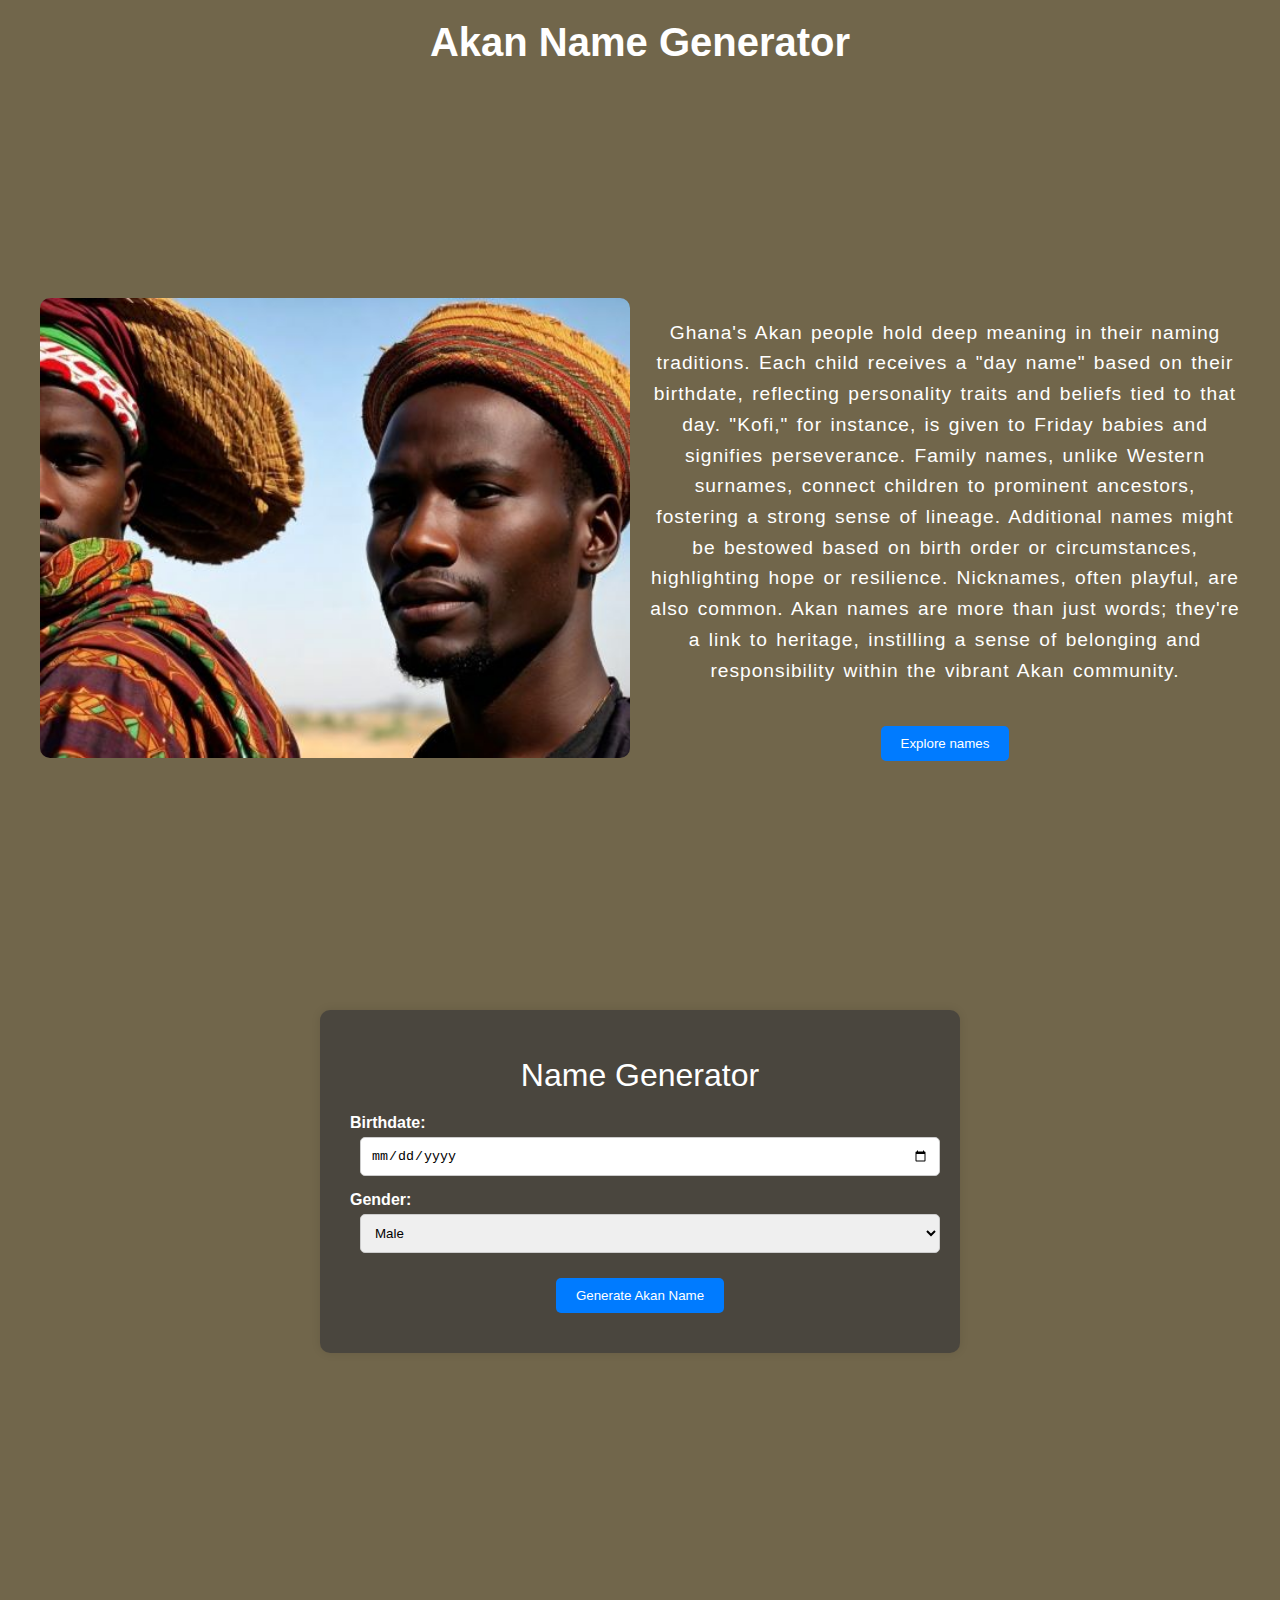
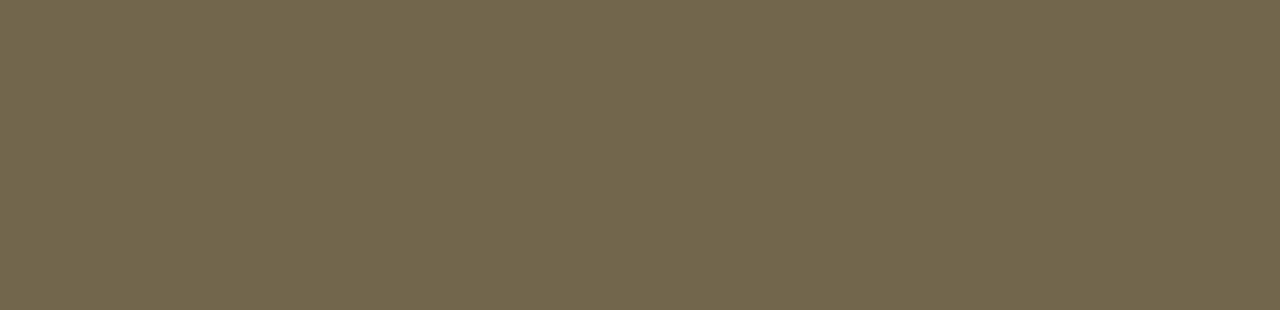
==== index.html @ 417b2dcb "first commit" ====
<!DOCTYPE html>
<html lang="en">
<head>
    <meta charset="UTF-8">
    <meta name="viewport" content="width=device-width, initial-scale=1.0">
    <title>Akan</title>
    <link rel="stylesheet" href="styles.css">
</head>
<body>
    <h1>Akan Name Generator</h1>
    <section class="main">
        <div class="grid-container">
            <div class="image">
                <img src="akan.jpg" alt="akan" class="img">
            </div>
            <div class="text">
                <p>
                    Ghana's Akan people hold deep meaning in their naming traditions. Each child receives a "day name" based on their birthdate, reflecting personality traits and beliefs tied to that day. 
                    "Kofi," for instance, is given to Friday babies and signifies perseverance.
                    Family names, unlike Western surnames, connect children to prominent ancestors, fostering a strong sense of lineage. 
                    Additional names might be bestowed based on birth order or circumstances, highlighting hope or resilience. 
                    Nicknames, often playful, are also common.
                    Akan names are more than just words; they're a link to heritage, instilling a sense of belonging and responsibility within the vibrant Akan community.
                </p>
                <button id="scrollToForm">Explore names</button>
            </div>
        </div>
    </section>
    <section class="content">
        <div class="container">
            <h2>Name Generator</h2>
            <form id="akanForm">
                <div class="form-group">
                    <label for="birthdate">Birthdate:</label>
                    <input type="date" id="birthdate" name="birthdate" required>
                </div>
                <div class="form-group">
                    <label for="gender">Gender:</label>
                    <select id="gender" name="gender" required>
                        <option value="male">Male</option>
                        <option value="female">Female</option>
                    </select>
                </div>
                <button type="submit">Generate Akan Name</button>
            </form>
            <div id="result" class="result"></div>
        </div>
    </section>
    <script src="script.js"></script>
</body>
</html>
---- styles.css ----
body {
    font-family: 'Arial', sans-serif;
    background-color: #71664b; /* Dark background color */
    margin: 0;
    padding: 0;
}

h1 {
    color: #fff;
    text-align: center;
    font-size: 2.5em;
    margin-bottom: 20px;
    transition: color 0.3s ease; /* Smooth transition for hover effect */
    margin-bottom: 5px;
    margin-top: 20px;
}

h1:hover {
    color: #3b5775; /* Change color on hover */
    transform: scale(1.25);
}

.main {
    display: flex;
    justify-content: center;
    align-items: center;
    min-height: 100vh;
    padding: 10px 20px;
}

.grid-container {
    display: grid;
    grid-template-columns: 1fr 1fr;
    grid-gap: 20px;
    max-width: 1200px;
    width: 100%;
    padding: 20px;
    border-radius: 10px;
}

.image img {
    width: 100%;
    border-radius: 10px;
    object-fit: cover;
    max-height: 500px; /* Ensure image is not too tall */
}

.text {
    color: #fff;
    text-align: center;
}

.text button {
    padding: 10px 20px;
    border: none;
    background-color: #007bff;
    color: #fff;
    border-radius: 5px;
    cursor: pointer;
    margin-top: 20px;
    transition: background-color 0.3s ease, transform 0.3s ease; /* Smooth transition for hover effects */
}

.text button:hover {
    background-color: #0056b3;
    transform: scale(1.35); /* Slightly enlarge the button on hover */
}

p {
    color: #fff;
    font-size: 1.2em;
    line-height: 1.6;
    word-spacing: 2px;
    letter-spacing: 1px;
    margin-bottom: 20px;
}
.content{
    height: 100vh;
}
h2{
    text-align: center;
    color: #fff;
    font-weight: 500;
}

.container {
    max-width: 600px;
    width: 100%;
    background-color: rgba(59, 57, 57, 0.7);
    box-shadow: 0 0 10px rgba(0, 0, 0, 0.1);
    border-radius: 10px;
    padding: 20px;
    padding-top: 20px;
    text-align: center;
    margin: 20px auto;
}

h2 {
    color: #fff;
    font-size: 2em;
    margin-bottom: 20px;
    transition: color 0.3s ease; /* Smooth transition for hover effect */
}

h2:hover {
    color: #007bff; /* Change color on hover */
}

.form-group {
    margin-bottom: 15px;
    text-align: left;
    margin-left: 10px;
    margin-right: 10px;
}

label {
    display: block;
    margin-bottom: 5px;
    font-weight: bold;
    color: #fff;
}

input, select {
    width: 100%;
    padding: 10px;
    border: 1px solid #ccc;
    border-radius: 5px;
    box-sizing: border-box;
    margin-left: 10px;
    margin-right: 10px;
}

button[type="submit"] {
    padding: 10px 20px;
    border: none;
    background-color: #007bff;
    color: #fff;
    border-radius: 5px;
    cursor: pointer;
    margin-top: 10px;
    transition: background-color 0.3s ease, transform 0.3s ease; /* Smooth transition for hover effects */
}

button[type="submit"]:hover {
    background-color: #0056b3;
    transform: scale(1.35); /* Slightly enlarge the button on hover */
}

.result {
    margin-top: 20px;
    font-size: 1.2em;
    color: #fff;
}

@media screen and (max-width: 900px) {
    .grid-container {
        grid-template-columns: 1fr;
    }

    .image img {
        max-height: 300px; /* Adjust height for smaller screens */
    }

    .text p {
        font-size: 1em;
    }

    h1 {
        font-size: 2em;
    }

    .result {
        font-size: 1em;
    }
}

@media screen and (max-width: 600px) {
    .grid-container {
        grid-template-columns: 1fr;
    }

    .text p {
        font-size: 0.9em;
    }

    h1 {
        font-size: 1.5em;
    }

    .result {
        font-size: 0.9em;
    }

    .container {
        padding: 15px auto;
    }

    .form-group {
        margin-left: 5px;
        margin-right: 5px;
    }

    input, select {
        margin-left: 5px;
        margin-right: 5px;
    }
}
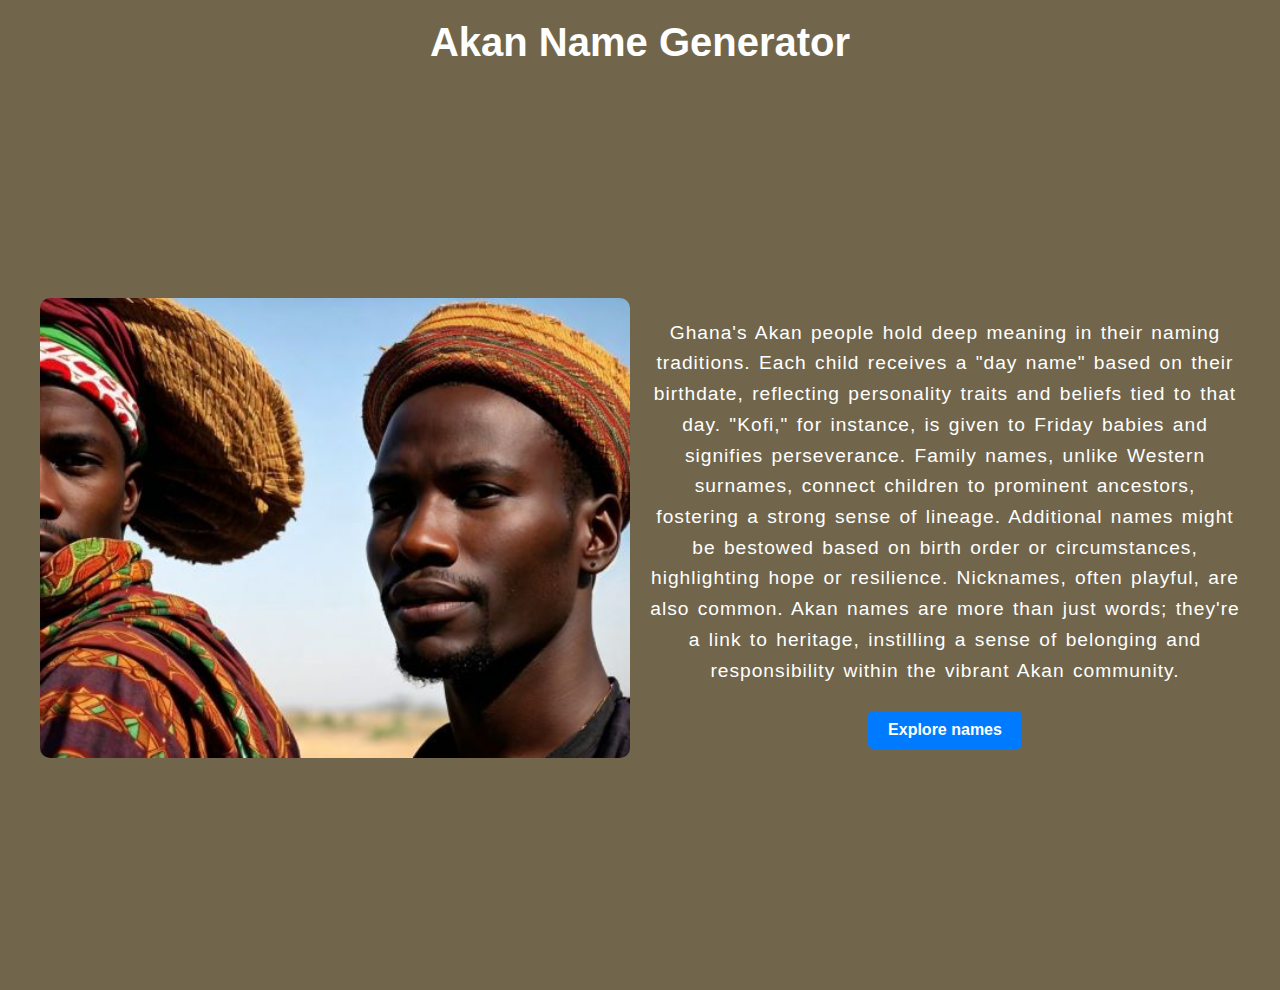
==== commit bbdc4763: "Edit on conflict-branch" ====
--- a/index.html
+++ b/index.html
@@ -22,30 +22,9 @@
                     Nicknames, often playful, are also common.
                     Akan names are more than just words; they're a link to heritage, instilling a sense of belonging and responsibility within the vibrant Akan community.
                 </p>
-                <button id="scrollToForm">Explore names</button>
+                <a href="akan.html"  class="button" id="scrollToForm">Explore names</a>
             </div>
         </div>
     </section>
-    <section class="content">
-        <div class="container">
-            <h2>Name Generator</h2>
-            <form id="akanForm">
-                <div class="form-group">
-                    <label for="birthdate">Birthdate:</label>
-                    <input type="date" id="birthdate" name="birthdate" required>
-                </div>
-                <div class="form-group">
-                    <label for="gender">Gender:</label>
-                    <select id="gender" name="gender" required>
-                        <option value="male">Male</option>
-                        <option value="female">Female</option>
-                    </select>
-                </div>
-                <button type="submit">Generate Akan Name</button>
-            </form>
-            <div id="result" class="result"></div>
-        </div>
-    </section>
-    <script src="script.js"></script>
 </body>
 </html>
--- a/styles.css
+++ b/styles.css
@@ -4,6 +4,35 @@
     margin: 0;
     padding: 0;
 }
+.button {
+    display: inline-block;
+    padding: 10px 20px;
+    margin: 5px;
+    font-size: 16px;
+    font-weight: bold;
+    text-align: center;
+    text-decoration: none;
+    color: #fff;
+    background-color: #007bff;
+    border: none;
+    border-radius: 5px;
+    transition: background-color 0.3s ease;
+    cursor: pointer;
+}
+
+.button:hover {
+    background-color: #0056b3;
+}
+
+.button:active {
+    background-color: #004494;
+}
+
+.button:focus {
+    outline: none;
+    box-shadow: 0 0 5px rgba(0, 123, 255, 0.5);
+}
+
 
 h1 {
     color: #fff;
